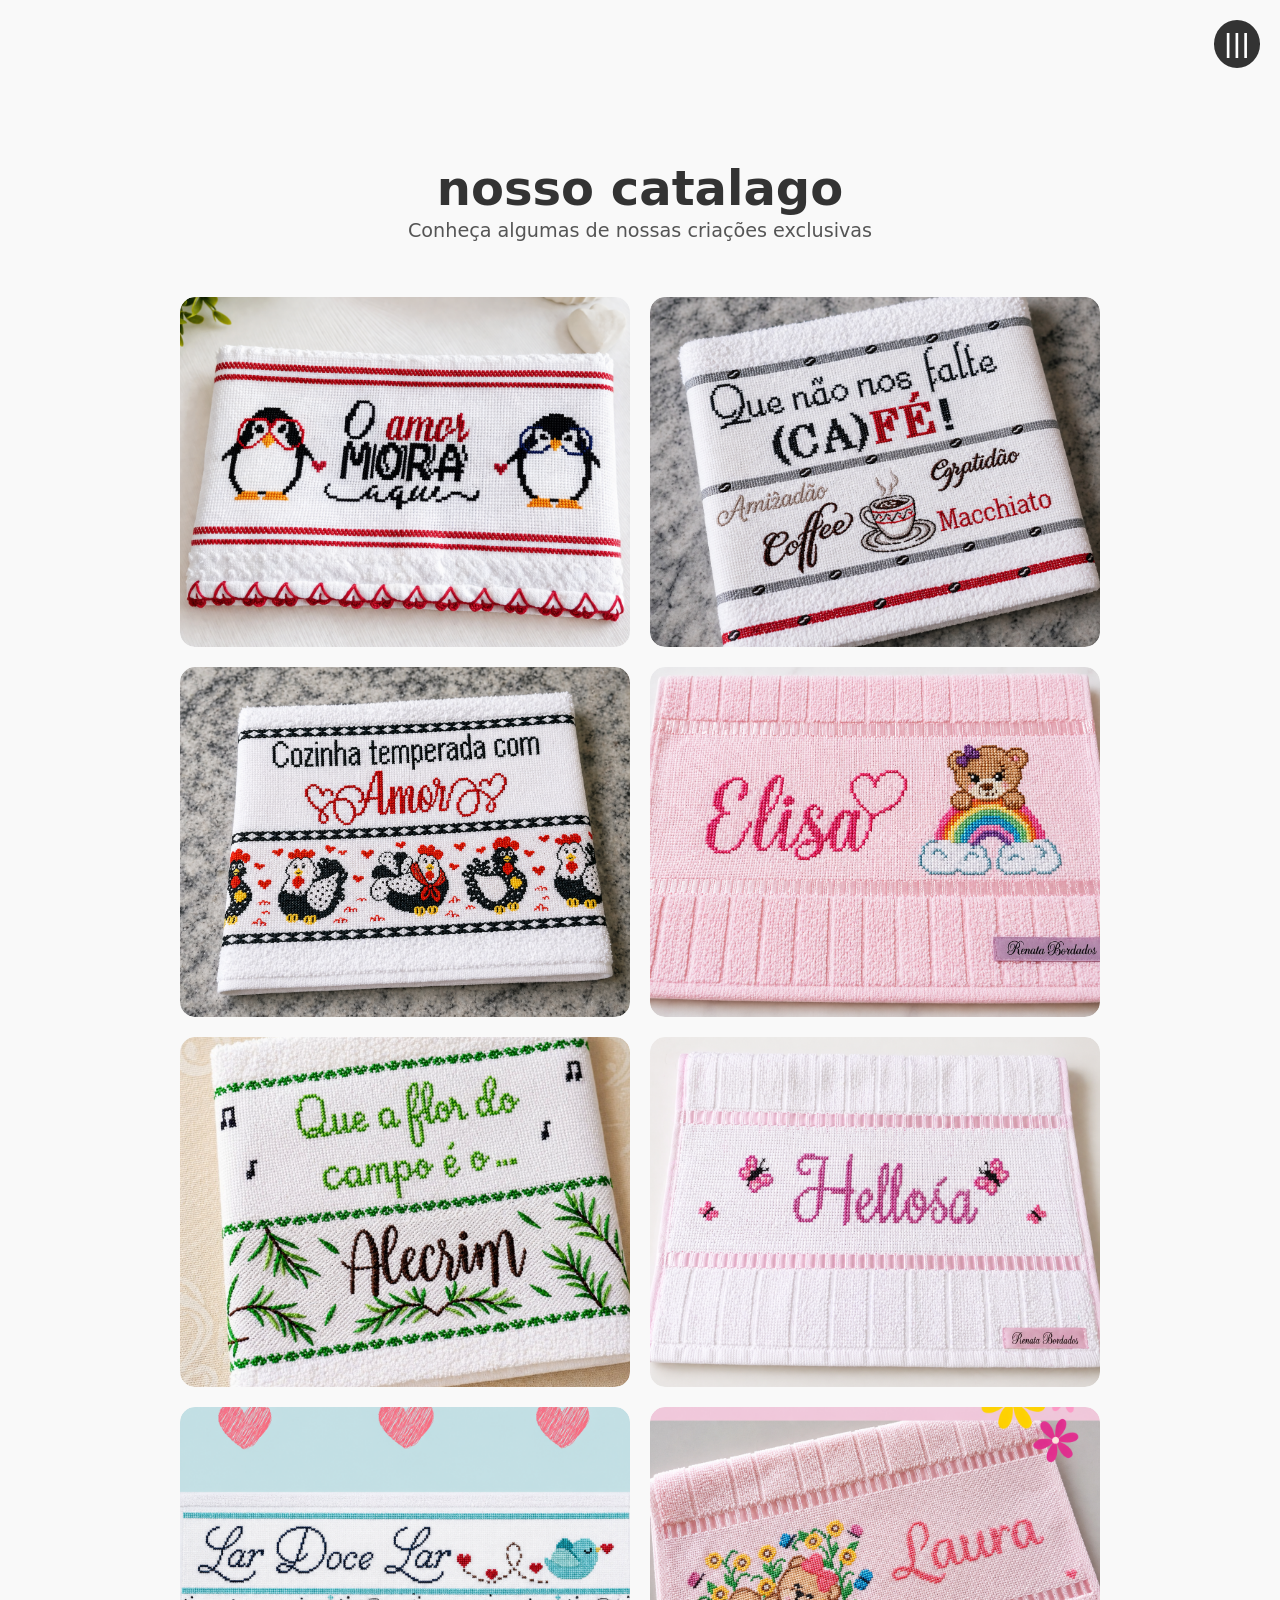
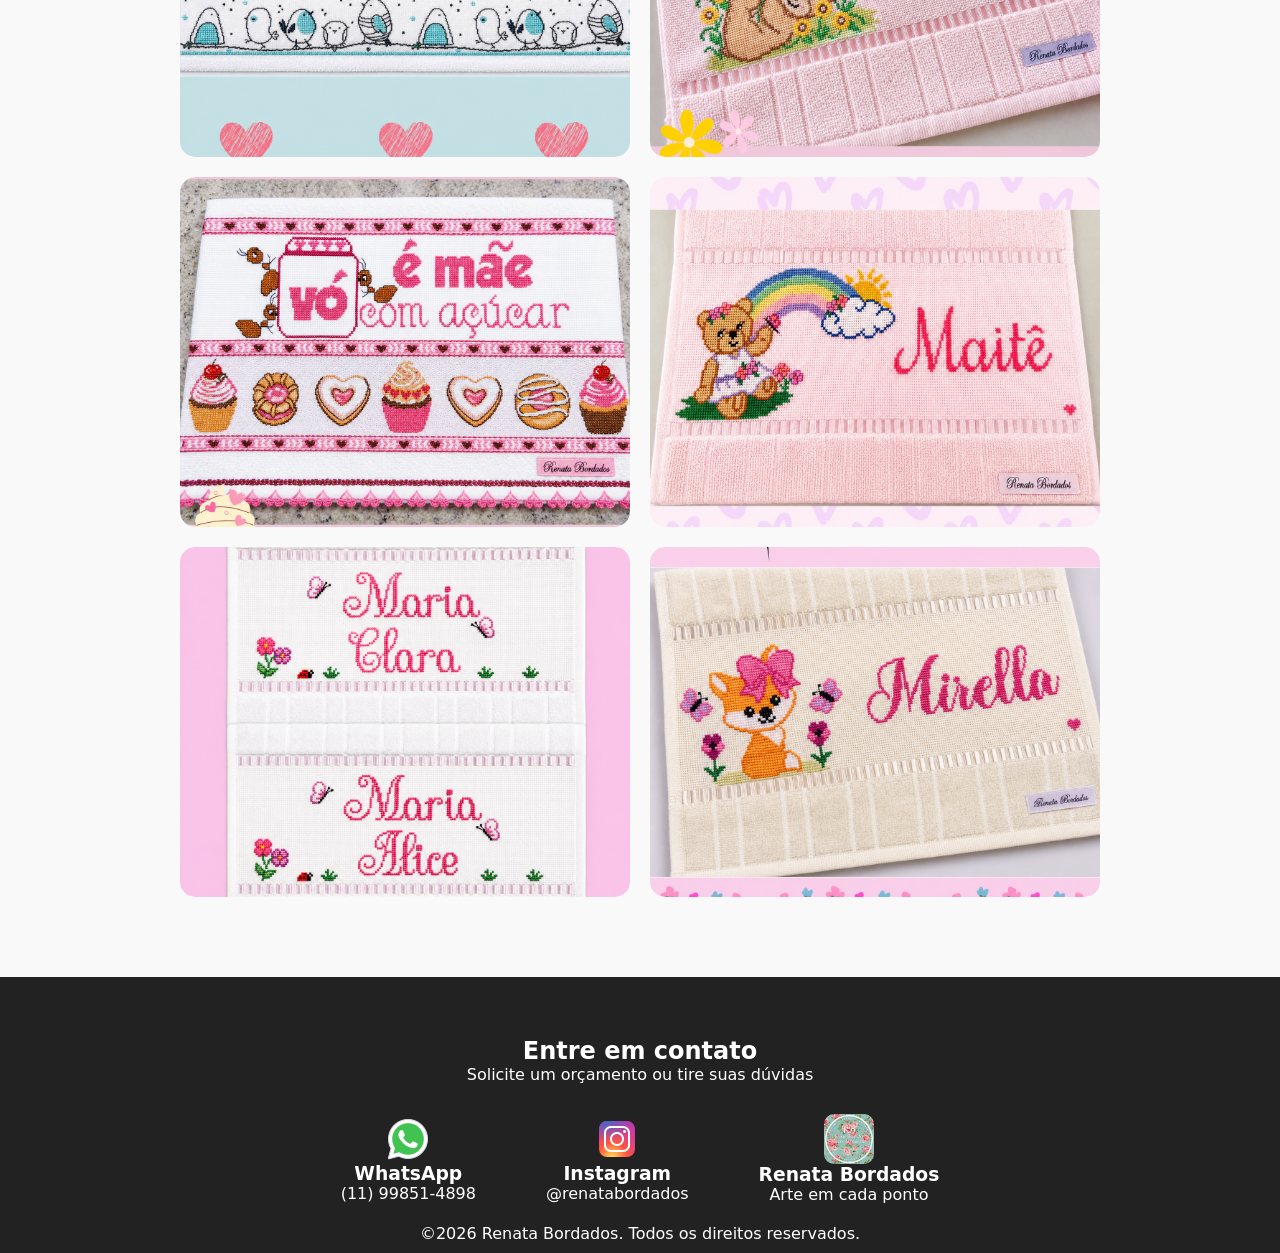
==== main/catalago.html @ 4662b510 "final" ====
<!DOCTYPE html>
<html lang="en">

<head>
    <meta charset="UTF-8">
    <meta name="viewport" content="width=device-width, initial-scale=1.0">
     <script src="../js/style.js" defer></script>
    <link rel="shortcut icon" href="../img/fig/logo.png" type="image/x-icon">
    <link rel="stylesheet" href="../style/style.css">
    <link rel="stylesheet" href="../style/responsivel.css">
    <title>catalago</title>
</head>

<body>


    <a href="../index.html" id="voltar">|||</a>

    <div class="page3">
        <div class="TOP"><h1>nosso catalago</h1>
        <p>Conheça algumas de nossas criações exclusivas</p></div>
        

        <div class="container-produtos" id="Produtos">
            <div class="box-produto">
                <img src="../img/produtos/pinguin.jpeg" alt="imagem de um bordado de um menino chamado bernardo">
            </div>
            <div class="box-produto">
                <img src="../img/produtos/cafe.jpeg" alt="imagem de um bordado de um cafe">
            </div>
            <div class="box-produto">
                <img src="../img/produtos/cozinha.jpeg" alt="imagem de um bordado de uma cozinha">
            </div>

            <div class="box-produto">
                <img src="../img/produtos/elisa.jpeg" alt="imagem de um bordado de uma menina chamada elisa">
            </div>
            <div class="box-produto">
                <img src="../img/produtos/florCampo.jpeg" alt="imagem de um bordado de uma flor no campo">
            </div>
            <div class="box-produto">
                <img src="../img/produtos/heloá.jpeg" alt="imagem de um bordado de uma menina chamada heloisa">
            </div>
            <div class="box-produto">
                <img src="../img/produtos/larDoceLar.jpeg" alt="imagem de um bordado de uma menina chamada heloisa">
            </div>
            <div class="box-produto">
                <img src="../img/produtos/laura.jpeg" alt="imagem de um bordado de uma menina no campo">
            </div>
            <div class="box-produto">
                <img src="../img/produtos/mae.jpeg" alt="imagem de um bordado de uma menina no campo">
             </div>
               <div class="box-produto">
                <img src="../img/produtos/maite.jpeg" alt="imagem de um bordado de uma menina no campo">
             </div>
               <div class="box-produto">
                <img src="../img/produtos/mariaClara.jpeg" alt="imagem de um bordado de uma menina no campo">
             </div>
               <div class="box-produto">
                <img src="../img/produtos/mirela.jpeg" alt="imagem de um bordado de uma menina no campo">
             </div>
             </div>


        </div>
         <footer>
        <div class="footer" id="Contato">
            <h2>Entre em contato</h2>
            <p>Solicite um orçamento ou tire suas dúvidas</p>

            <div class="footer-info" >
                <div class="footer-box" id="whatsapp">
                    <img src="../img/icons/icons8-whatsapp-48.png" alt="whatsapp">
                    <h3>WhatsApp</h3>
                    <p>(11) 99851-4898</p>
                </div>

                <div class="footer-box" id="instagram">
                    <img src="../img/icons/icons8-instagram-48.png" alt="instagram">
                    <h3>Instagram</h3>
                    <p>@renatabordados</p>
                </div>
                <div class="footer-box">
                    <img src="../img/fig/logo.png" alt="logo" id="logo-footer">
                    <h3>Renata Bordados</h3>
                    <p>Arte em cada ponto</p>
                </div>
            </div>
            <p>&copy;<span id="ano"></span> Renata Bordados. Todos os direitos reservados.</p>
    </footer>

</body>

</html>
---- style/style.css ----
* {
    margin: 0;
    padding: 0;
    box-sizing: border-box;
}

html {
    scroll-behavior: smooth;
}

body {
    font-family: 'Segoe UI', system-ui, sans-serif;
    padding-top: 80px;
    background-color: #f9f9f9;
}

/* NAVBAR */
.nav {
    display: flex;
    align-items: center;
    padding: 1rem 5%;
    position: fixed;
    top: 0;
    width: 100%;
    background: rgba(255,255,255,0.9);
    backdrop-filter: blur(10px);
    z-index: 1000;
    box-shadow: 0 4px 20px rgba(0,0,0,0.08);
}

.info {
    margin-left: auto;
}

.info ul {
    display: flex;
    gap: 30px;
    list-style: none;
}

.TOP h1{
    font-size: 3rem;
    color: #333;
}
.TOP p {
    font-size: 1.2rem;
    color: #555;
    line-height: 1.6;
}
.TOP {
    margin-bottom: 50px;
}   
#voltar {
    text-decoration: none;
    background: #333;
    color: #fff;
    padding: 10px 10px;
    border-radius: 50%;
    border: none;
    cursor: pointer;
    transition: all 0.3s ease;
    font-weight: 600;
    position: fixed;
    top: 20px;
    right: 20px; 
    z-index: 1100;
    text-align: center;
    font-size: 1.5rem;
    display: flex;
    align-items: center;
    justify-content: center;
}

/* Efeito hover (fica mais profissional) */
#voltar:hover {
    background: #555;
    transform: scale(1.1);
}

a {
    text-decoration: none;
    color: #ffffff;
    font-weight: 500;
    transition: 0.3s;
}

a:hover {
    color: #ff0000;
}

/* BOTÕES */
button {
    margin-left: 15px;
    background: linear-gradient(135deg, #000, #333);
    color: white;
    padding: 12px 20px;
    border-radius: 50px;
    border: none;
    cursor: pointer;
    transition: 0.3s;
    font-weight: 600;
}



/* Link dentro do botão */
button a {
    font-size: 1.2rem;
    text-decoration: none;
    font-weight: 500;
}


button:hover , button a:hover {
    transform: translateY(-2px);
    color: #fff;
}

/* HERO */
.page1 {
    display: flex;
    align-items: center;
    justify-content: space-between;
    padding: 80px 10%;
    gap: 50px;
}

/* CORRIGIDO */
.page1-btn {
    display: flex;
    gap: 8px;
    margin-top: 20px;
}

.page1-text {
    max-width: 500px;
}

.page1-text h1 {
    font-size: 2.8rem;
    margin-bottom: 20px;
}

.page1-text p {
    color: #555;
    line-height: 1.6;
}

.page1img img {
    width: 500px;
    height: 650px;
    max-width: 100%;
    border-radius: 15px;
    box-shadow: 0 15px 40px rgba(0,0,0,0.15);
    object-fit: cover;
}

/* BOTÕES HERO */
.Contato-btn {
    width: 200px;
}

.produto {
    display: inline-block;
    width: 100%;
    background: #333;
    border: 2px solid #000;
    color: #ffffff;
    text-align: center;
    padding: 12px 20px;
    border-radius: 50px;
    transition: 0.3s;
    height: 50px;
}

.produto:hover {
    background: #000;
    color: white;
}

/* SEÇÃO 2 */
.page2 {
    text-align: center;
    padding: 80px 10%;
}

.page2 h2 {
    font-size: 2.5rem;
    margin-bottom: 40px;
}

/* CARDS */
.container {
    display: flex;
    gap: 30px;
    justify-content: center;
    flex-wrap: wrap;
}

.box {
    margin-top: 30px;
    background: white;
    width: 300px;
    height: 220px;
    border-radius: 15px;
    padding: 20px;
    box-shadow: 0 10px 25px rgba(0,0,0,0.08);
    transition: 0.3s;
}

.box:hover {
    transform: translateY(-10px);
    box-shadow: 0 20px 40px rgba(0,0,0,0.15);
}

/* SEÇÃO 3 */
.page3 {
    text-align: center;
    padding: 80px 10%;
}

.page3 h2 {
    font-size: 2.5rem;
    margin-bottom: 40px;
}

/* PRODUTOS */
.container-produtos {
    display: flex;
    gap: 20px;
    justify-content: center;
    flex-wrap: wrap;
}

/* MELHORADO */
.box-produto {
    width: 450px;
    height: 350px;
    overflow: hidden;
    border-radius: 15px;
}

.box-produto img {
    width: 100%;
    height: 100%;
    object-fit: cover;
    transition: 0.4s;
    border-radius: 15px;
}

.box-produto:hover img {
    transform: scale(1.05);
}

/* SCROLL AJUSTADO PARA NAVBAR FIXA */
#Produtos,
#Sobre,
#Contato {
    scroll-margin-top: 90px;
}

/* FOOTER */
footer {
    text-align: center;
    padding: 10px;
    background: #222;
    color: white;
  
}

.footer {
    text-align: center;
    background: #222;
    color: white;
    margin-top: 50px;
}

.footer a {
    color: #fff;
    text-decoration: underline;
}

.footer a:hover {
    color: #ddd;
}

.footer-info {
    margin-top: 10px;
    display: flex;
    align-items: center;
    justify-content: center;
    gap: 30px;
  
}
#logo-footer {
    width: 50px;
    height: 50px;
    object-fit: contain;
    border-radius: 10px;
}


.footer-box {
    display: flex;
    flex-direction: column;
    align-items: center;
    padding: 20px;
}
---- style/responsivel.css ----
@media (max-width: 1024px) {

    .page1 {
        flex-direction: column;
        text-align: center;
    }

    .page1img img {
        width: 100%;
        height: auto;
    }

    .page1-text h1 {
        font-size: 2.2rem;
    }

    .box {
        width: 90%;
        height: auto;
    }

    .box-produto {
        width: 90%;
        height: auto;
    }
}

@media (max-width: 768px) {

    .nav {
        flex-direction: column;
        align-items: flex-start;
        padding: 1rem;
    }

    .info {
        width: 100%;
        margin-top: 10px;
    }

    .info ul {
        flex-direction: column;
        gap: 15px;
    }

    button {
        width: 100%;
        margin: 10px 0;
    }

    .page1 {
        padding: 40px 5%;
    }

    .page1-text h1 {
        font-size: 1.8rem;
    }

    .page2 h2,
    .page3 h2 {
        font-size: 1.8rem;
    }

    .container,
    .container-produtos {
        flex-direction: column;
        align-items: center;
    }

    .box,
    .box-produto {
        width: 100%;
    }

    .footer-info {
        flex-direction: column;
        align-items: center;
    }
}

@media (max-width: 480px) {

    .page1-text h1 {
        font-size: 1.5rem;
    }

    .page2 h2,
    .page3 h2 {
        font-size: 1.5rem;
    }

    button {
        padding: 10px;
        font-size: 0.9rem;
    }

   .info ul {
    display: flex;
    flex-direction: row;
        flex-wrap: wrap;
        gap: 10px;
        justify-content: center;
    }
   .nav h2 {
    text-align: center;
    margin: 0 auto;
   }
   .nav{
   position: static;
   margin-top: -80px;
}
.Contato-btn {
    width: 80%;
}
.Contato-btn a {
    display: block;
    width: 100%;
}

.footer {
    width: 100%;
}
.footer-info {
    flex-direction: column;
    align-items: center;
}
#voltar {
    position: fixed;
        top: 20px;
        left: 85%;
        z-index: 1001;
        width: 45px;
}

.box-produto {
    width: 100%;
    height: auto;
    
}



}
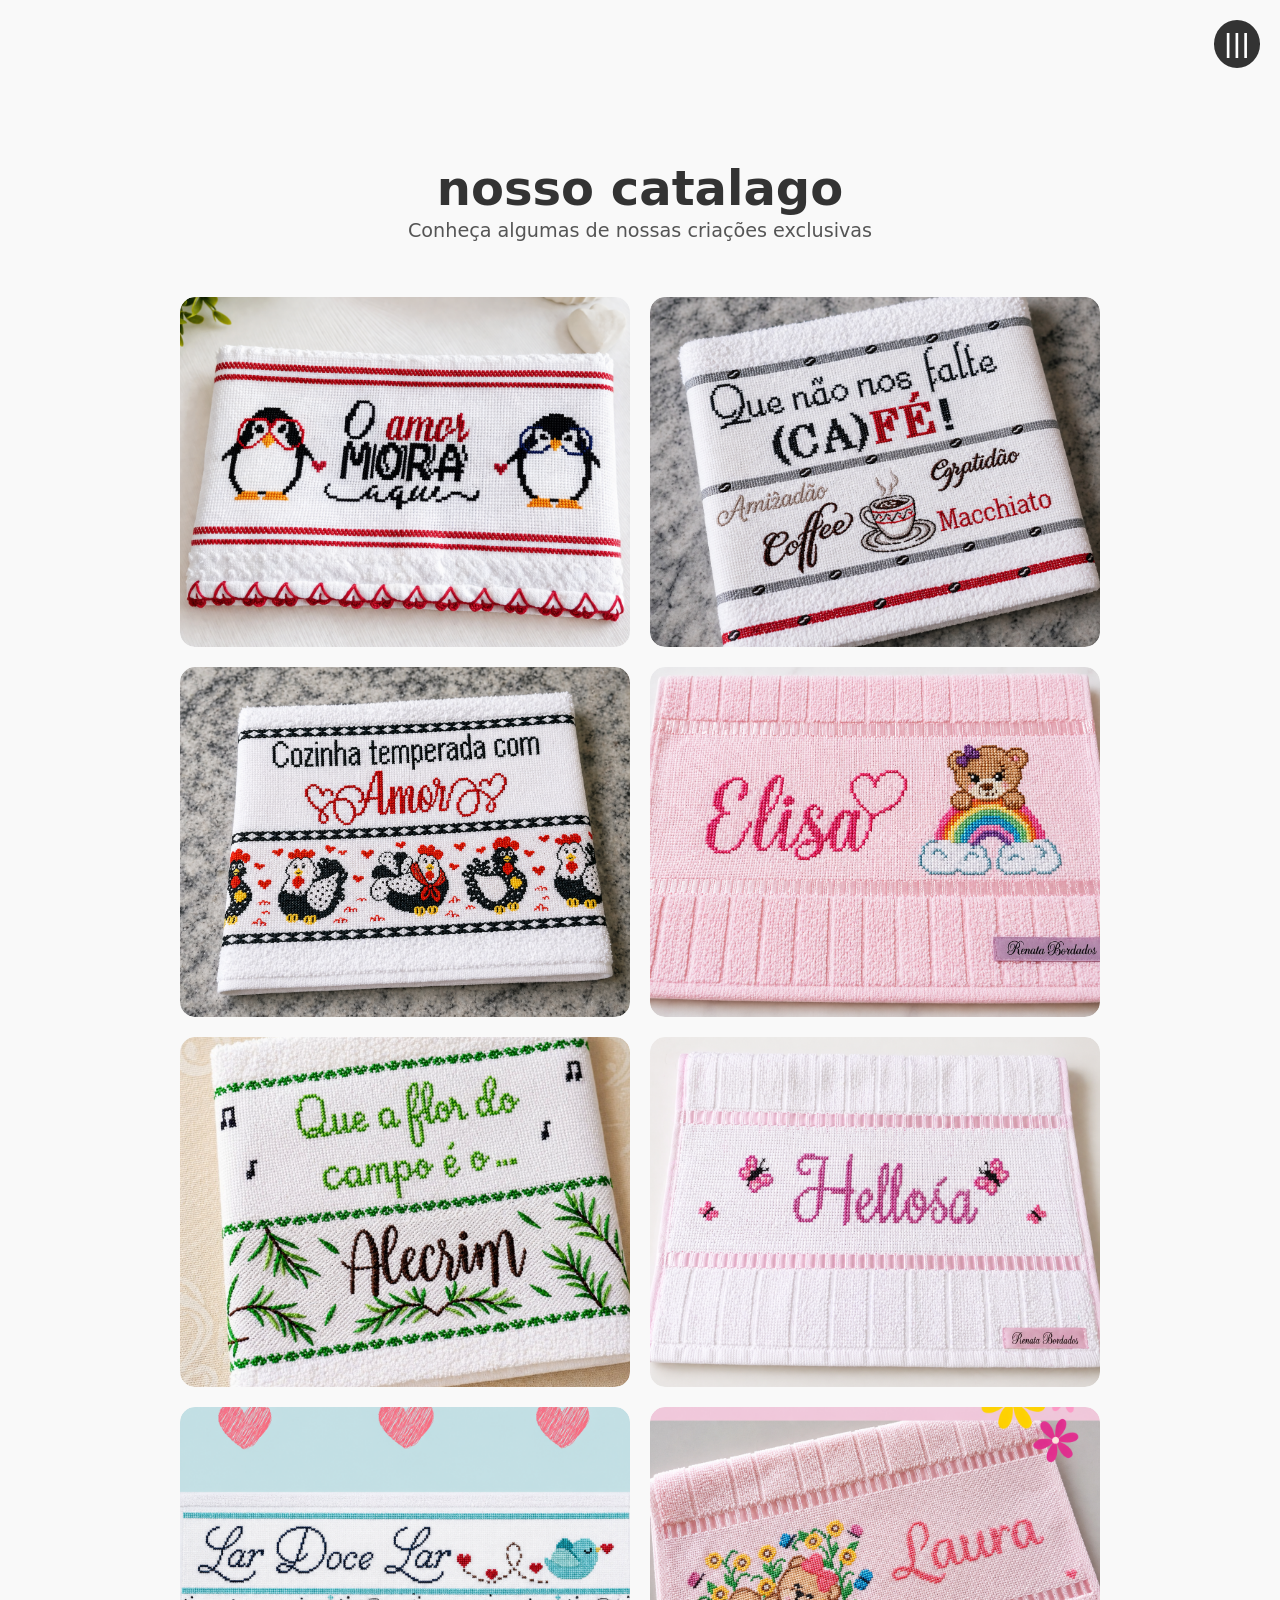
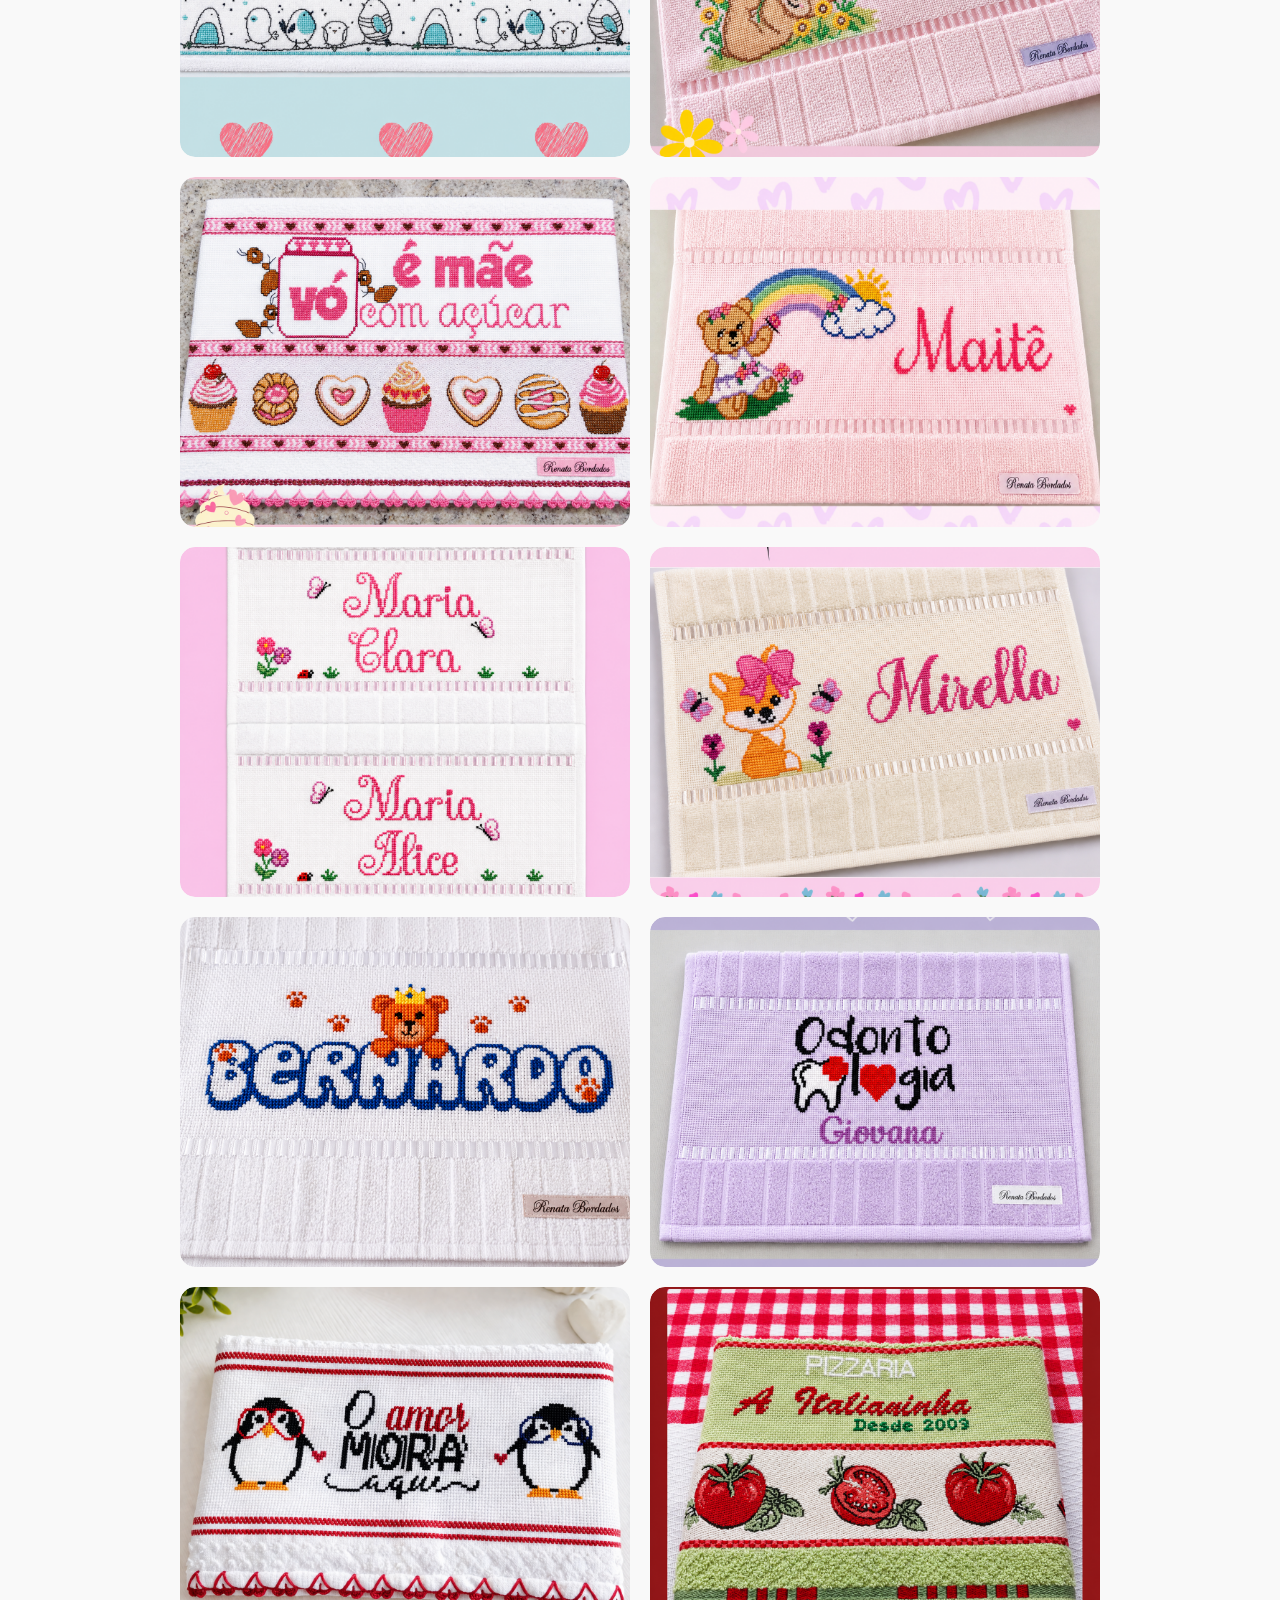
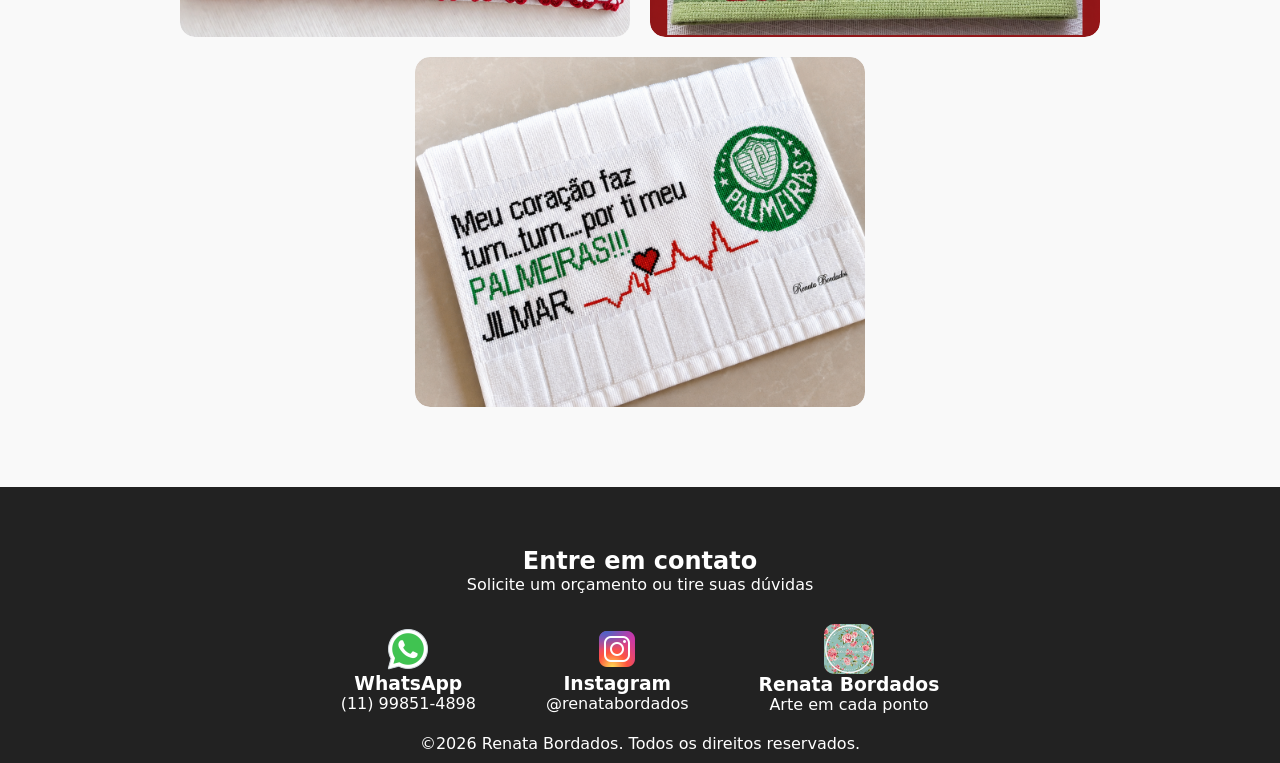
==== commit 49a90247: "fotos" ====
--- a/main/catalago.html
+++ b/main/catalago.html
@@ -59,6 +59,21 @@
                <div class="box-produto">
                 <img src="../img/produtos/mirela.jpeg" alt="imagem de um bordado de uma menina no campo">
              </div>
+              <div class="box-produto">
+                <img src="../img/produtos/bernado.jpeg" alt="imagem de um bordado de uma menina no campo">
+             </div>
+              <div class="box-produto">
+                <img src="../img/produtos/odonto.jpeg" alt="imagem de um bordado de uma menina no campo">
+             </div>
+              <div class="box-produto">
+                <img src="../img/produtos/pinguin.jpeg" alt="imagem de um bordado de uma menina no campo">
+             </div>
+              <div class="box-produto">
+                <img src="../img/produtos/pizzaria.jpeg" alt="imagem de um bordado de uma menina no campo">
+             </div>
+              <div class="box-produto">
+                <img src="../img/produtos/time.jpeg" alt="imagem de um bordado de uma menina no campo">
+             </div>
              </div>
 
 
--- a/style/style.css
+++ b/style/style.css
@@ -26,16 +26,24 @@
     backdrop-filter: blur(10px);
     z-index: 1000;
     box-shadow: 0 4px 20px rgba(0,0,0,0.08);
+    color: #333;
 }
 
 .info {
     margin-left: auto;
+    
 }
 
 .info ul {
     display: flex;
     gap: 30px;
     list-style: none;
+}
+.info  a {
+    text-decoration: none;
+    font-weight: 500;
+    transition: 0.3s;
+    color: #333;
 }
 
 .TOP h1{
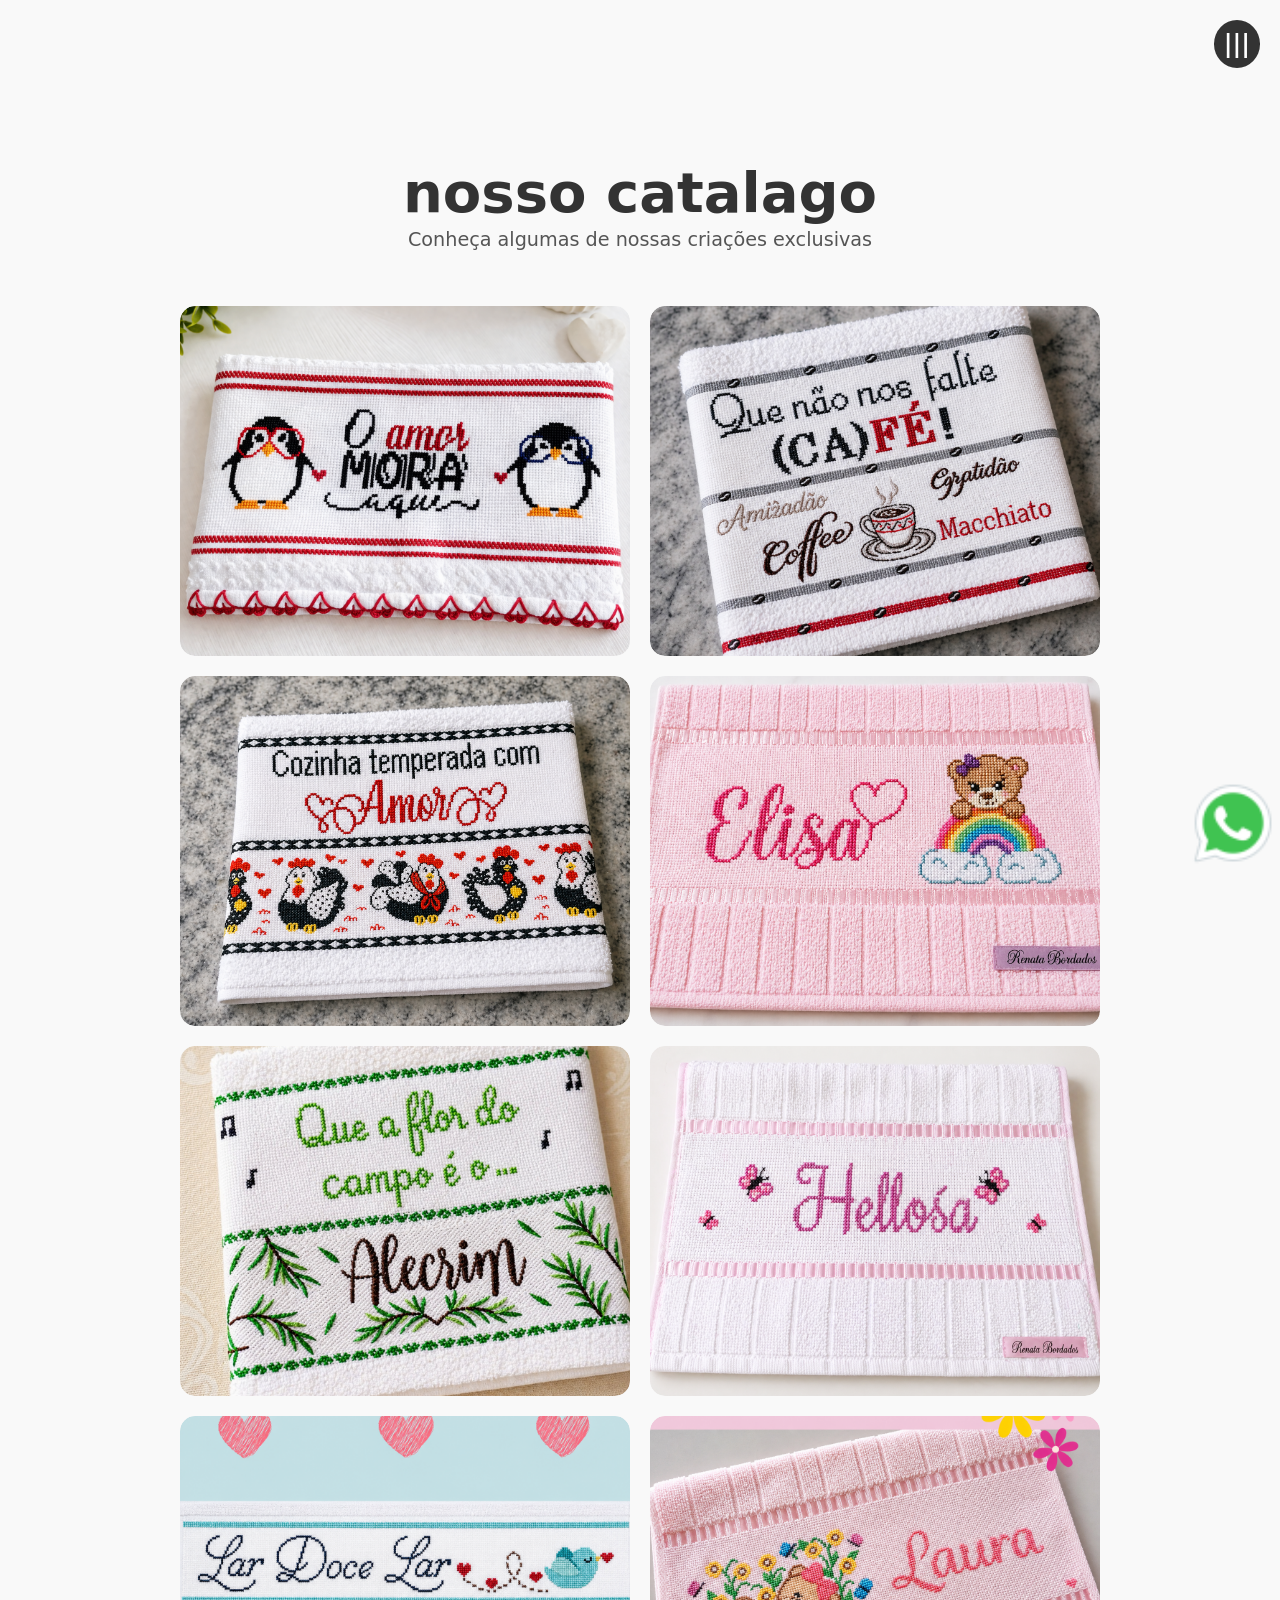
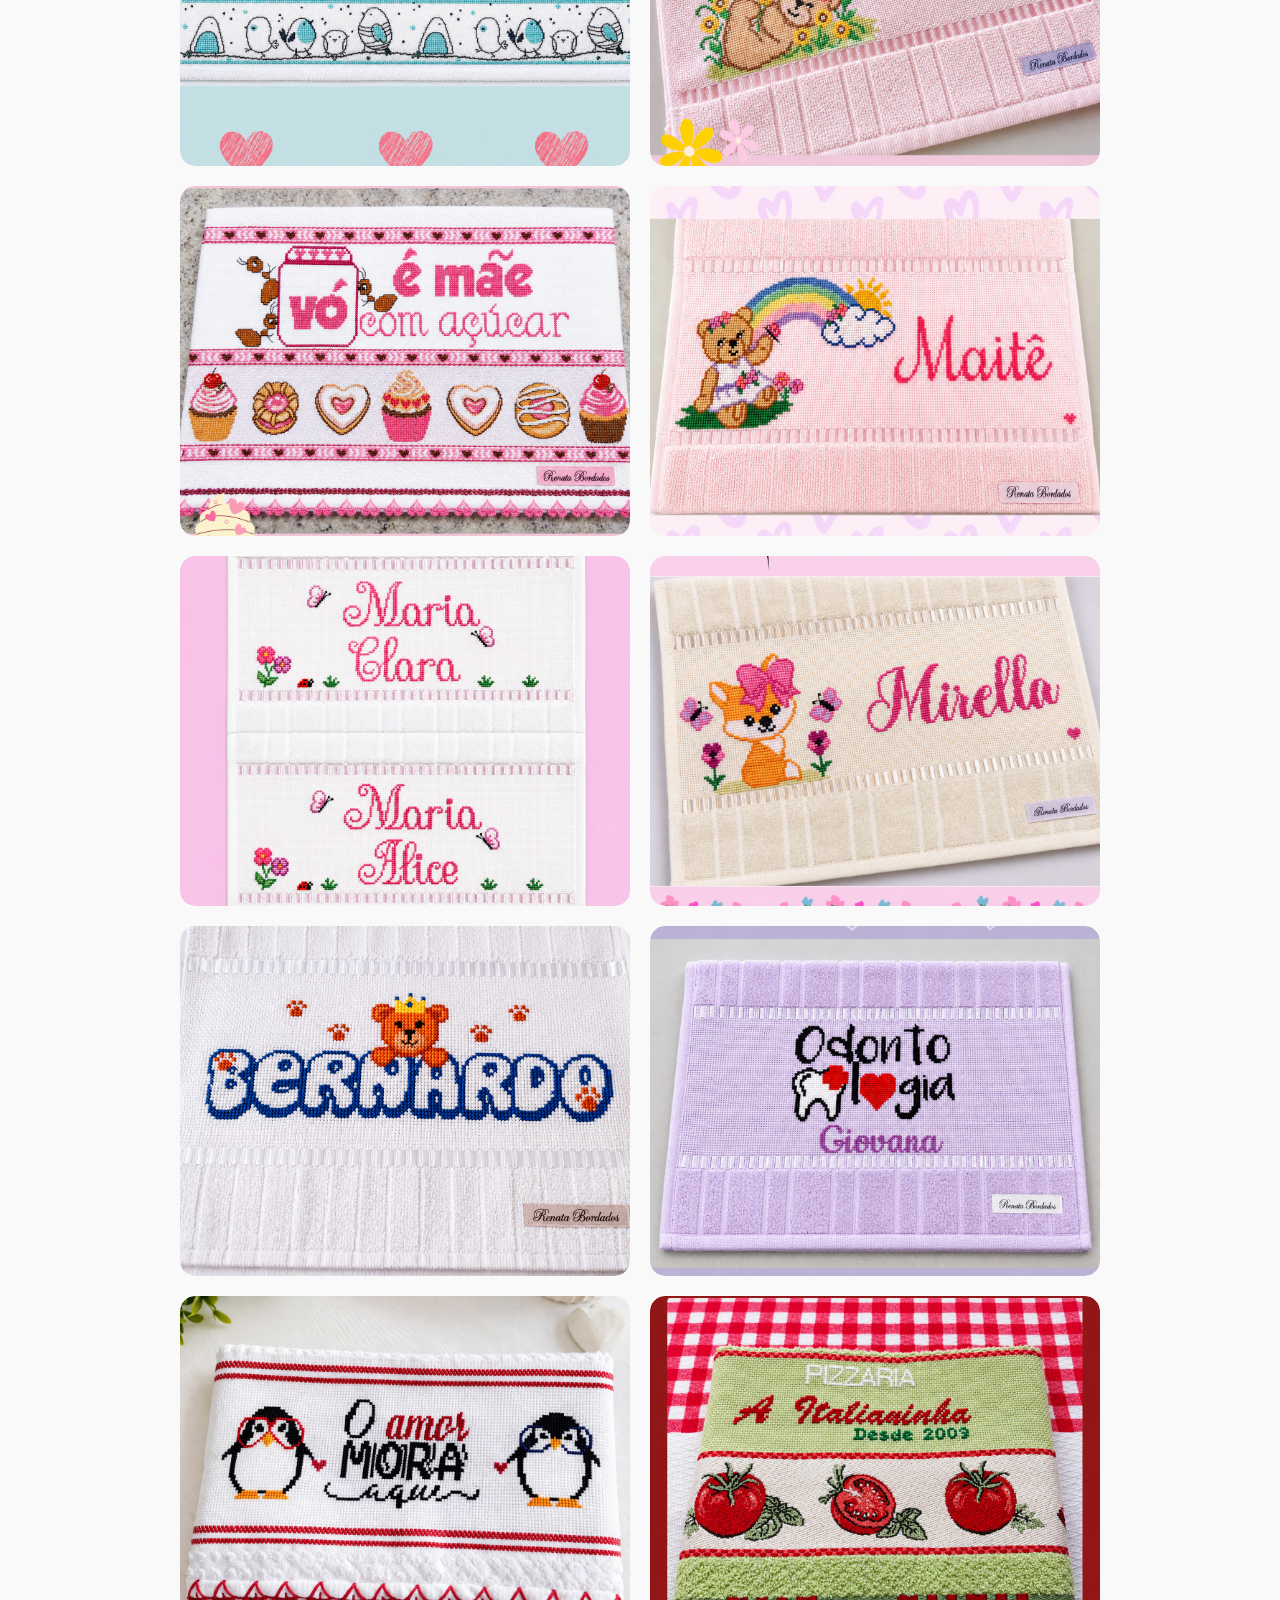
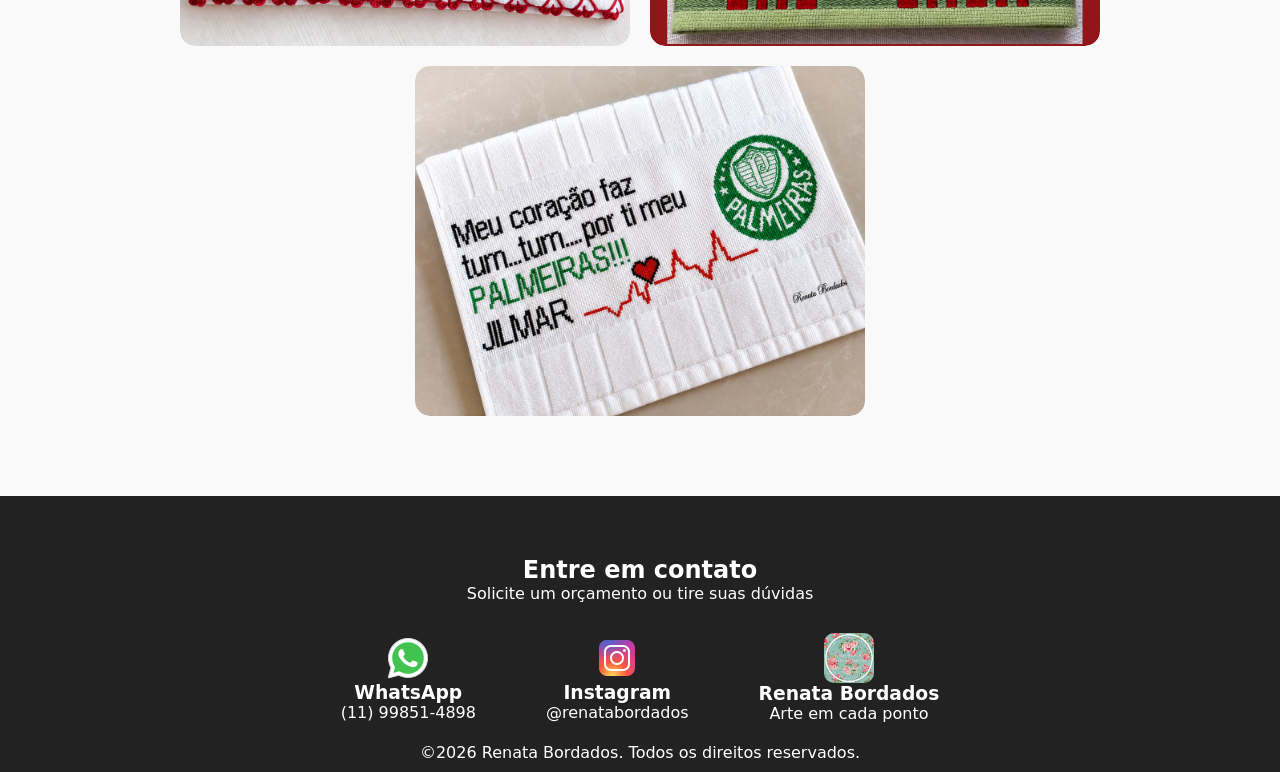
==== commit 9590fbd2: "btn zap" ====
--- a/main/catalago.html
+++ b/main/catalago.html
@@ -19,6 +19,10 @@
     <div class="page3">
         <div class="TOP"><h1>nosso catalago</h1>
         <p>Conheça algumas de nossas criações exclusivas</p></div>
+        <div class="btnContato">
+            <button id="whatsapp" class="whatsapp">
+            <img src="../img/icons/icons8-whatsapp-48.png" alt="whatsapp">
+        </div></button>
         
 
         <div class="container-produtos" id="Produtos">
@@ -36,44 +40,45 @@
                 <img src="../img/produtos/elisa.jpeg" alt="imagem de um bordado de uma menina chamada elisa">
             </div>
             <div class="box-produto">
-                <img src="../img/produtos/florCampo.jpeg" alt="imagem de um bordado de uma flor no campo">
+                <img src="../img/produtos/florCampo.jpeg" alt="imagem de um bordado de uma flor do campo">
             </div>
             <div class="box-produto">
-                <img src="../img/produtos/heloá.jpeg" alt="imagem de um bordado de uma menina chamada heloisa">
+                <img src="../img/produtos/heloá.jpeg" alt="imagem de um bordado de uma menina chamada heloá">
             </div>
             <div class="box-produto">
-                <img src="../img/produtos/larDoceLar.jpeg" alt="imagem de um bordado de uma menina chamada heloisa">
+                <img src="../img/produtos/larDoceLar.jpeg" alt="bordado de uma menina chamada heloisa">
             </div>
             <div class="box-produto">
-                <img src="../img/produtos/laura.jpeg" alt="imagem de um bordado de uma menina no campo">
+                <img src="../img/produtos/laura.jpeg" alt="bordado de uma menina chamada laura">
             </div>
             <div class="box-produto">
-                <img src="../img/produtos/mae.jpeg" alt="imagem de um bordado de uma menina no campo">
+                <img src="../img/produtos/mae.jpeg" alt="bordado de dia das maes">
              </div>
                <div class="box-produto">
-                <img src="../img/produtos/maite.jpeg" alt="imagem de um bordado de uma menina no campo">
+                <img src="../img/produtos/maite.jpeg" alt="bordado de uma menina chamada maite">
              </div>
                <div class="box-produto">
-                <img src="../img/produtos/mariaClara.jpeg" alt="imagem de um bordado de uma menina no campo">
+                <img src="../img/produtos/mariaClara.jpeg" alt="bordado de uma menina chamada maria clara">
              </div>
                <div class="box-produto">
-                <img src="../img/produtos/mirela.jpeg" alt="imagem de um bordado de uma menina no campo">
+                <img src="../img/produtos/mirela.jpeg" alt="bordado de uma menina chamada mirela">
              </div>
               <div class="box-produto">
-                <img src="../img/produtos/bernado.jpeg" alt="imagem de um bordado de uma menina no campo">
+                <img src="../img/produtos/bernado.jpeg" alt="bordado de um menino chamado bernardo">
              </div>
               <div class="box-produto">
-                <img src="../img/produtos/odonto.jpeg" alt="imagem de um bordado de uma menina no campo">
+                <img src="../img/produtos/odonto.jpeg" alt="bordado de um dentista">
              </div>
               <div class="box-produto">
-                <img src="../img/produtos/pinguin.jpeg" alt="imagem de um bordado de uma menina no campo">
+                <img src="../img/produtos/pinguin.jpeg" alt="bordado de um pinguin">
              </div>
               <div class="box-produto">
-                <img src="../img/produtos/pizzaria.jpeg" alt="imagem de um bordado de uma menina no campo">
+                <img src="../img/produtos/pizzaria.jpeg" alt="bordado de uma pizzaria">
              </div>
               <div class="box-produto">
-                <img src="../img/produtos/time.jpeg" alt="imagem de um bordado de uma menina no campo">
+                <img src="../img/produtos/time.jpeg" alt="bordado de um time de futebol">
              </div>
+            
              </div>
 
 
--- a/style/style.css
+++ b/style/style.css
@@ -47,7 +47,7 @@
 }
 
 .TOP h1{
-    font-size: 3rem;
+    font-size: 3.5rem;
     color: #333;
 }
 .TOP p {
@@ -314,3 +314,21 @@
     align-items: center;
     padding: 20px;
 }
+.btnContato{
+display: flex;
+left: 90%;
+top: 85%;
+position: fixed;
+z-index: 1;
+}
+.btnContato img{
+width: 92px;
+height: 92px;
+}
+.btnContato:hover{
+transform: scale(1.1);
+}
+button.whatsapp{
+margin: none;
+background: transparent;
+}
--- a/style/responsivel.css
+++ b/style/responsivel.css
@@ -24,9 +24,19 @@
         width: 90%;
         height: auto;
     }
+        .btnContato{
+left: 85%;
+top: 85%;
+}
+.btnContato img{
+width: 80px;
+height: 80px;
+}
 }
 
 @media (max-width: 768px) {
+
+
 
     .nav {
         flex-direction: column;
@@ -82,7 +92,7 @@
 @media (max-width: 480px) {
 
     .page1-text h1 {
-        font-size: 1.5rem;
+        font-size: 1rem;
     }
 
     .page2 h2,
@@ -138,6 +148,14 @@
     height: auto;
     
 }
+.btnContato{
+left: 80%;
+top: 85%;
+}
+.btnContato img{
+width: 50px;
+height: 50px;
+}
 
 
 
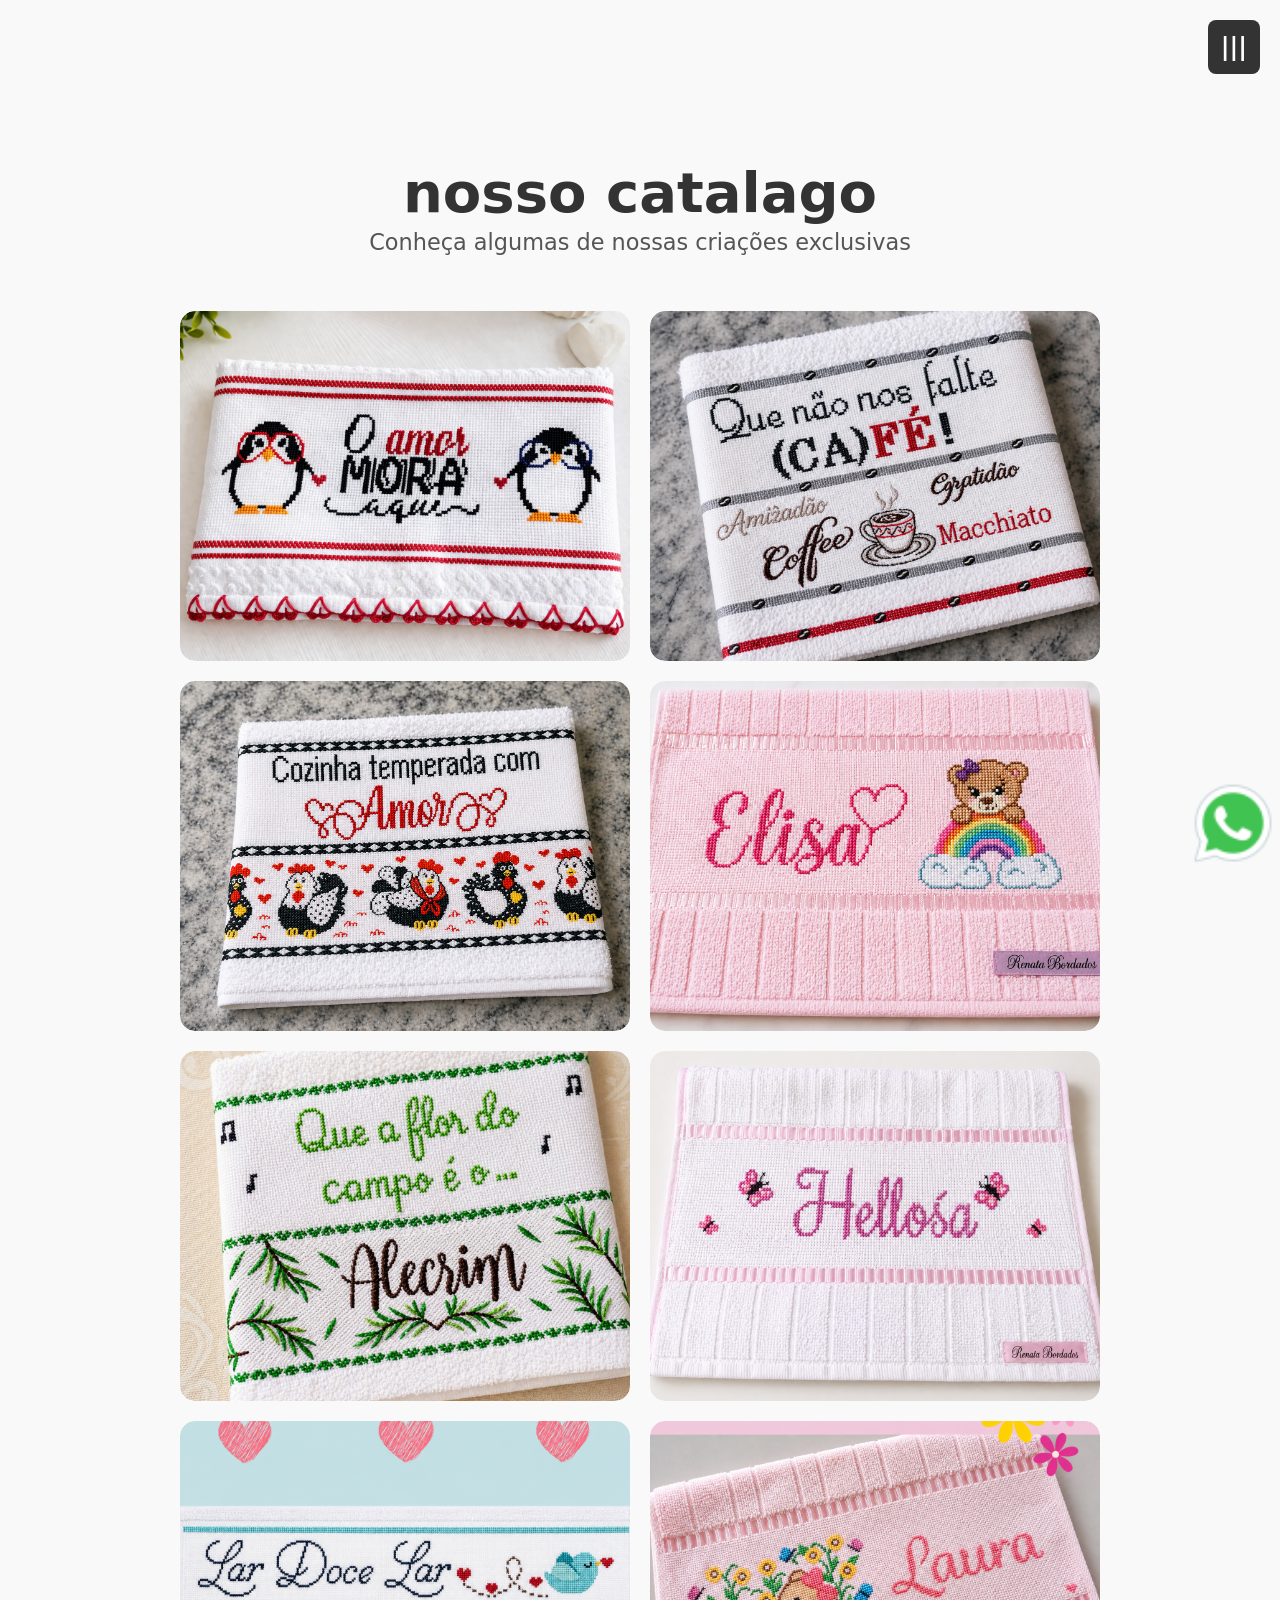
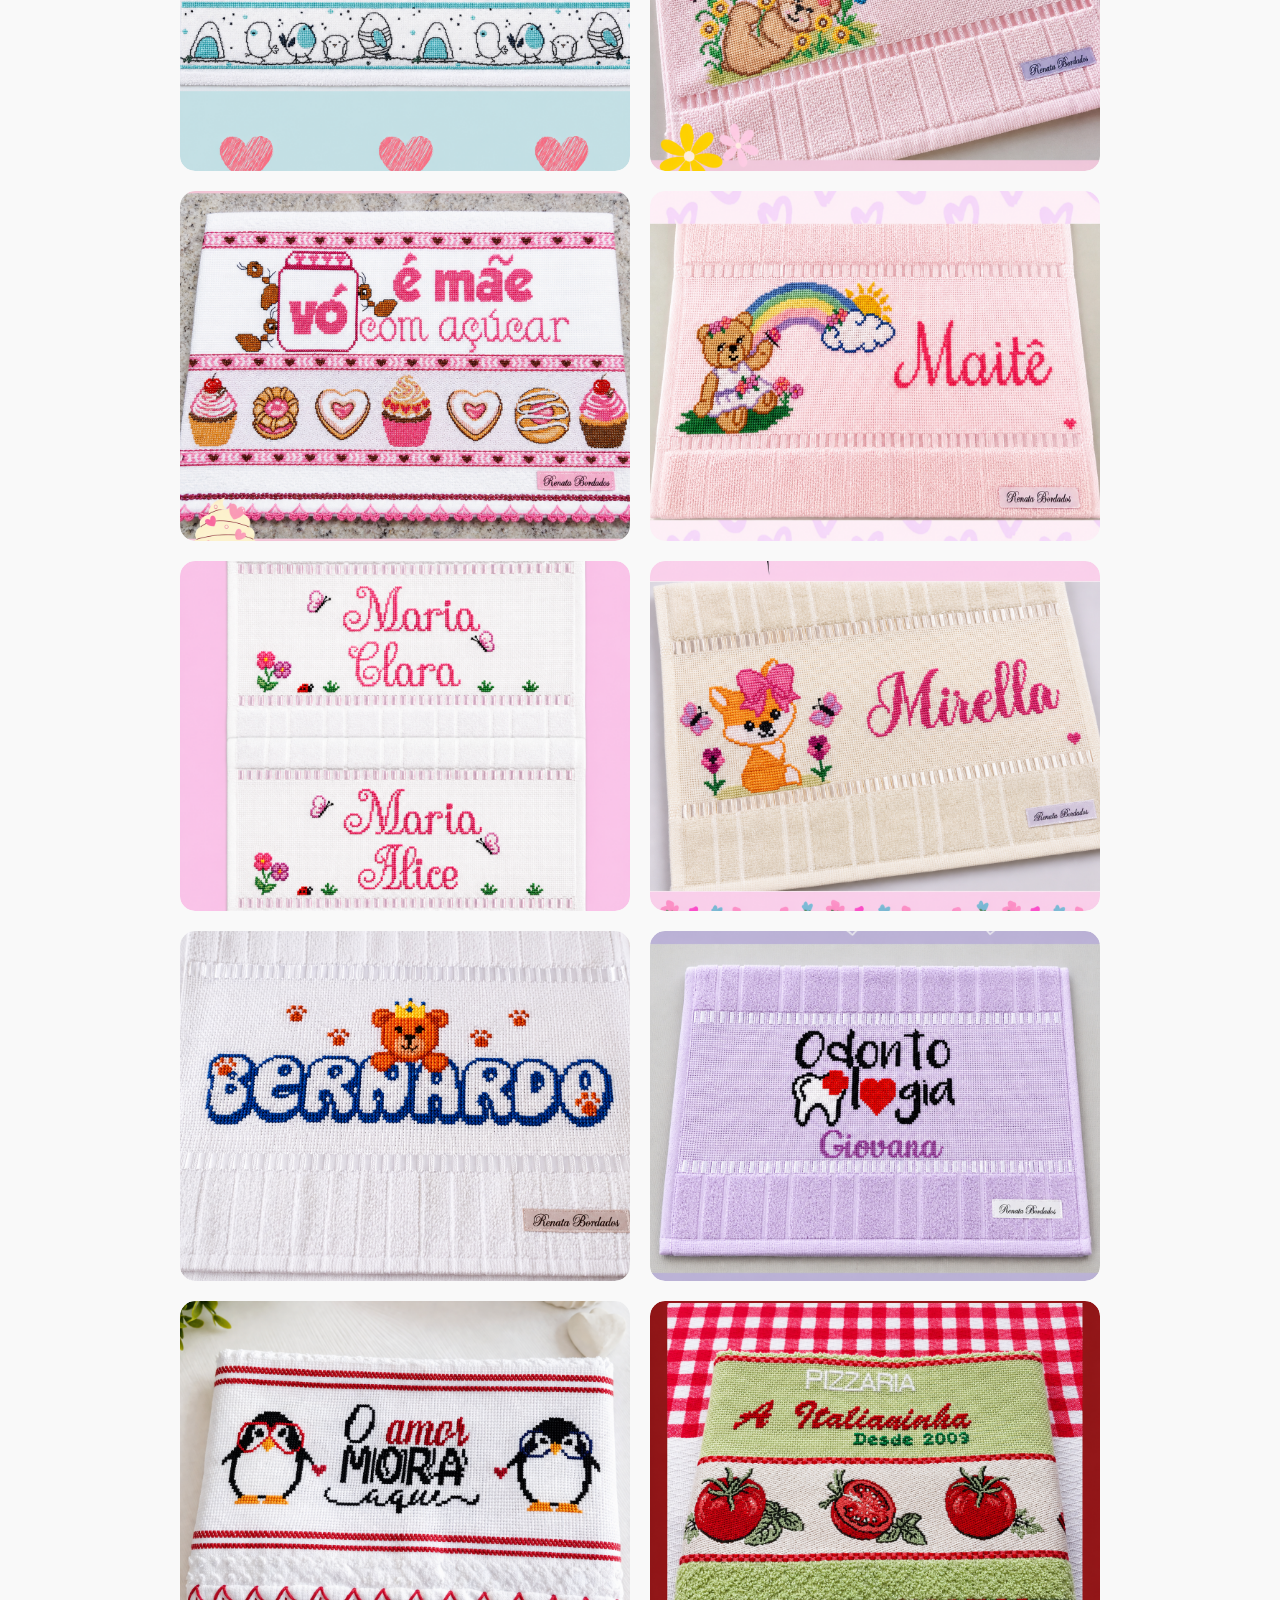
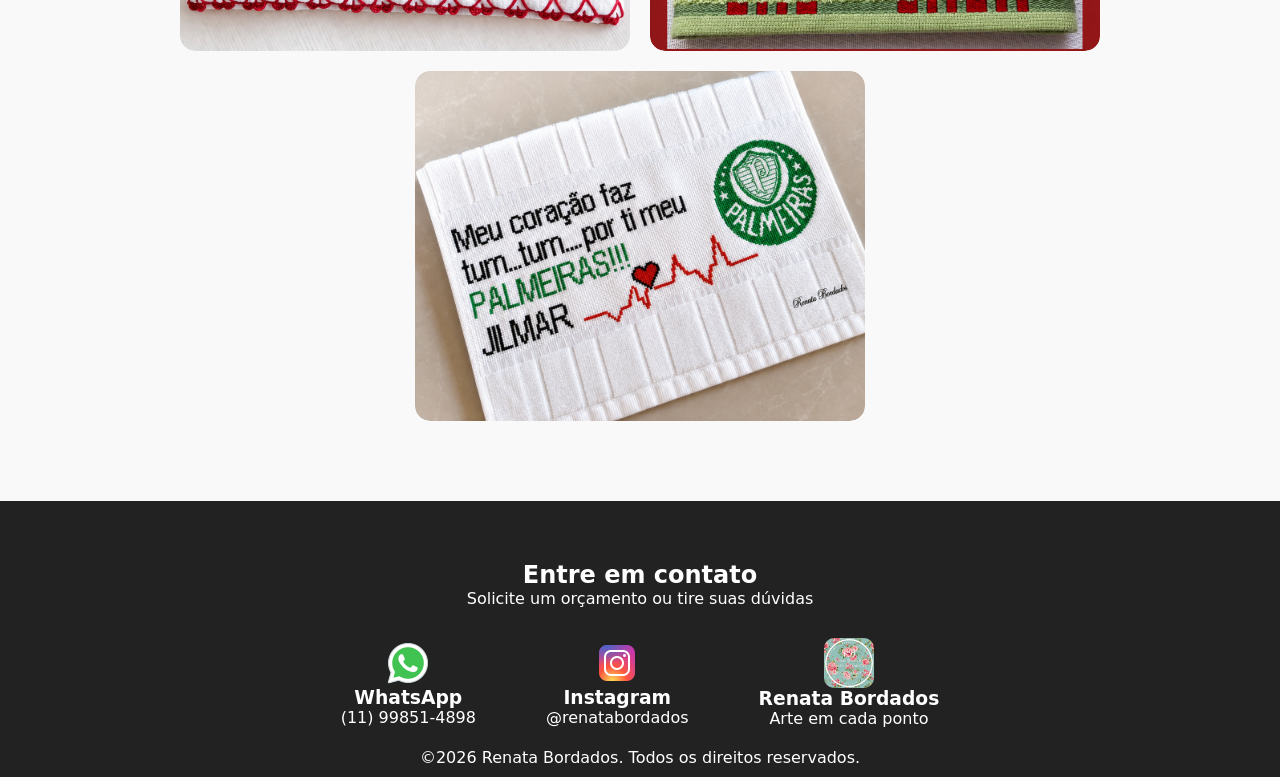
==== commit 5591615c: "lazy" ====
--- a/main/catalago.html
+++ b/main/catalago.html
@@ -27,57 +27,59 @@
 
         <div class="container-produtos" id="Produtos">
             <div class="box-produto">
-                <img src="../img/produtos/pinguin.jpeg" alt="imagem de um bordado de um menino chamado bernardo">
+                <img  data-src="../img/produtos/pinguin.jpeg"  class="lazy"alt="imagem de um bordado de um menino chamado bernardo">
             </div>
             <div class="box-produto">
-                <img src="../img/produtos/cafe.jpeg" alt="imagem de um bordado de um cafe">
+                <img  data-src="../img/produtos/cafe.jpeg" class="lazy" alt="imagem de um bordado de um cafe">
             </div>
             <div class="box-produto">
-                <img src="../img/produtos/cozinha.jpeg" alt="imagem de um bordado de uma cozinha">
+                <img  data-src="../img/produtos/cozinha.jpeg" class="lazy" alt="imagem de um bordado de uma cozinha">
             </div>
 
             <div class="box-produto">
-                <img src="../img/produtos/elisa.jpeg" alt="imagem de um bordado de uma menina chamada elisa">
+                <img  data-src="../img/produtos/elisa.jpeg"  class="lazy"alt="imagem de um bordado de uma menina chamada elisa">
             </div>
             <div class="box-produto">
-                <img src="../img/produtos/florCampo.jpeg" alt="imagem de um bordado de uma flor do campo">
+                <img  data-src="../img/produtos/florCampo.jpeg"  class="lazy"alt="imagem de um bordado de uma flor do campo">
             </div>
             <div class="box-produto">
-                <img src="../img/produtos/heloá.jpeg" alt="imagem de um bordado de uma menina chamada heloá">
+                <img  data-src="../img/produtos/heloá.jpeg"  class="lazy"alt="imagem de um bordado de uma menina chamada heloá">
             </div>
             <div class="box-produto">
-                <img src="../img/produtos/larDoceLar.jpeg" alt="bordado de uma menina chamada heloisa">
+                <img  data-src="../img/produtos/larDoceLar.jpeg" class="lazy" alt="bordado de uma menina chamada heloisa">
             </div>
             <div class="box-produto">
-                <img src="../img/produtos/laura.jpeg" alt="bordado de uma menina chamada laura">
+                <img  data-src="../img/produtos/laura.jpeg"  class="lazy"alt="bordado de uma menina chamada laura">
             </div>
             <div class="box-produto">
-                <img src="../img/produtos/mae.jpeg" alt="bordado de dia das maes">
+                <img  data-src="../img/produtos/mae.jpeg"  class="lazy"alt="bordado de dia das maes">
              </div>
                <div class="box-produto">
-                <img src="../img/produtos/maite.jpeg" alt="bordado de uma menina chamada maite">
+                <img  data-src="../img/produtos/maite.jpeg"  class="lazy" alt="bordado de uma menina chamada maite">
              </div>
                <div class="box-produto">
-                <img src="../img/produtos/mariaClara.jpeg" alt="bordado de uma menina chamada maria clara">
+                <img  data-src="../img/produtos/mariaClara.jpeg" class="lazy"alt="bordado de uma menina chamada maria clara">
              </div>
                <div class="box-produto">
-                <img src="../img/produtos/mirela.jpeg" alt="bordado de uma menina chamada mirela">
+                <img  data-src="../img/produtos/mirela.jpeg"  class="lazy"alt="bordado de uma menina chamada mirela">
              </div>
               <div class="box-produto">
-                <img src="../img/produtos/bernado.jpeg" alt="bordado de um menino chamado bernardo">
+                <img  data-src="../img/produtos/bernado.jpeg"  class="lazy" alt="bordado de um menino chamado bernardo">
              </div>
               <div class="box-produto">
-                <img src="../img/produtos/odonto.jpeg" alt="bordado de um dentista">
+                <img  data-src="../img/produtos/odonto.jpeg"  class="lazy" alt="bordado de um dentista">
              </div>
               <div class="box-produto">
-                <img src="../img/produtos/pinguin.jpeg" alt="bordado de um pinguin">
+                <img  data-src="../img/produtos/pinguin.jpeg"  class="lazy" alt="bordado de um pinguin">
              </div>
               <div class="box-produto">
-                <img src="../img/produtos/pizzaria.jpeg" alt="bordado de uma pizzaria">
+                <img  data-src="../img/produtos/pizzaria.jpeg"  class="lazy" alt="bordado de uma pizzaria">
              </div>
               <div class="box-produto">
-                <img src="../img/produtos/time.jpeg" alt="bordado de um time de futebol">
+                <img  data-src="../img/produtos/time.jpeg"  class="lazy" alt="bordado de um time de futebol">
              </div>
+
+            
             
              </div>
 
--- a/style/style.css
+++ b/style/style.css
@@ -59,11 +59,13 @@
     margin-bottom: 50px;
 }   
 #voltar {
+    padding: 13px;
     text-decoration: none;
     background: #333;
     color: #fff;
-    padding: 10px 10px;
-    border-radius: 50%;
+    width: auto;
+    height: auto;
+    border-radius: 8px;
     border: none;
     cursor: pointer;
     transition: all 0.3s ease;
@@ -72,11 +74,8 @@
     top: 20px;
     right: 20px; 
     z-index: 1100;
-    text-align: center;
+    display: flex;
     font-size: 1.5rem;
-    display: flex;
-    align-items: center;
-    justify-content: center;
 }
 
 /* Efeito hover (fica mais profissional) */
@@ -84,12 +83,21 @@
     background: #555;
     transform: scale(1.1);
 }
+.lazy {
+  opacity: 0;
+  transition: opacity 0.5s;
+}
+
+.lazy.loaded {
+  opacity: 1;
+}
 
 a {
+    justify-content: center;
     text-decoration: none;
     color: #ffffff;
-    font-weight: 500;
-    transition: 0.3s;
+    transition: 0.3s;
+    margin: auto;
 }
 
 a:hover {
@@ -168,7 +176,7 @@
     width: 200px;
 }
 
-.produto {
+.produto, .verMais {
     display: inline-block;
     width: 100%;
     background: #333;
@@ -178,7 +186,7 @@
     padding: 12px 20px;
     border-radius: 50px;
     transition: 0.3s;
-    height: 50px;
+    height: auto;
 }
 
 .produto:hover {
@@ -221,14 +229,17 @@
     box-shadow: 0 20px 40px rgba(0,0,0,0.15);
 }
 
-/* SEÇÃO 3 */
 .page3 {
     text-align: center;
     padding: 80px 10%;
 }
+.page3 p{
+margin-bottom: 30px;
+font-size: 1.4rem;
+}
 
 .page3 h2 {
-    font-size: 2.5rem;
+    font-size: 3rem;
     margin-bottom: 40px;
 }
 
@@ -239,6 +250,18 @@
     justify-content: center;
     flex-wrap: wrap;
 }
+.verMais{
+margin-top: 20px;
+width: auto;
+padding: 20px;
+font-size: 1.2rem;
+}
+.containerBtn{
+display: flex;
+justify-content: end;
+margin-right: 80px;
+}
+
 
 /* MELHORADO */
 .box-produto {
